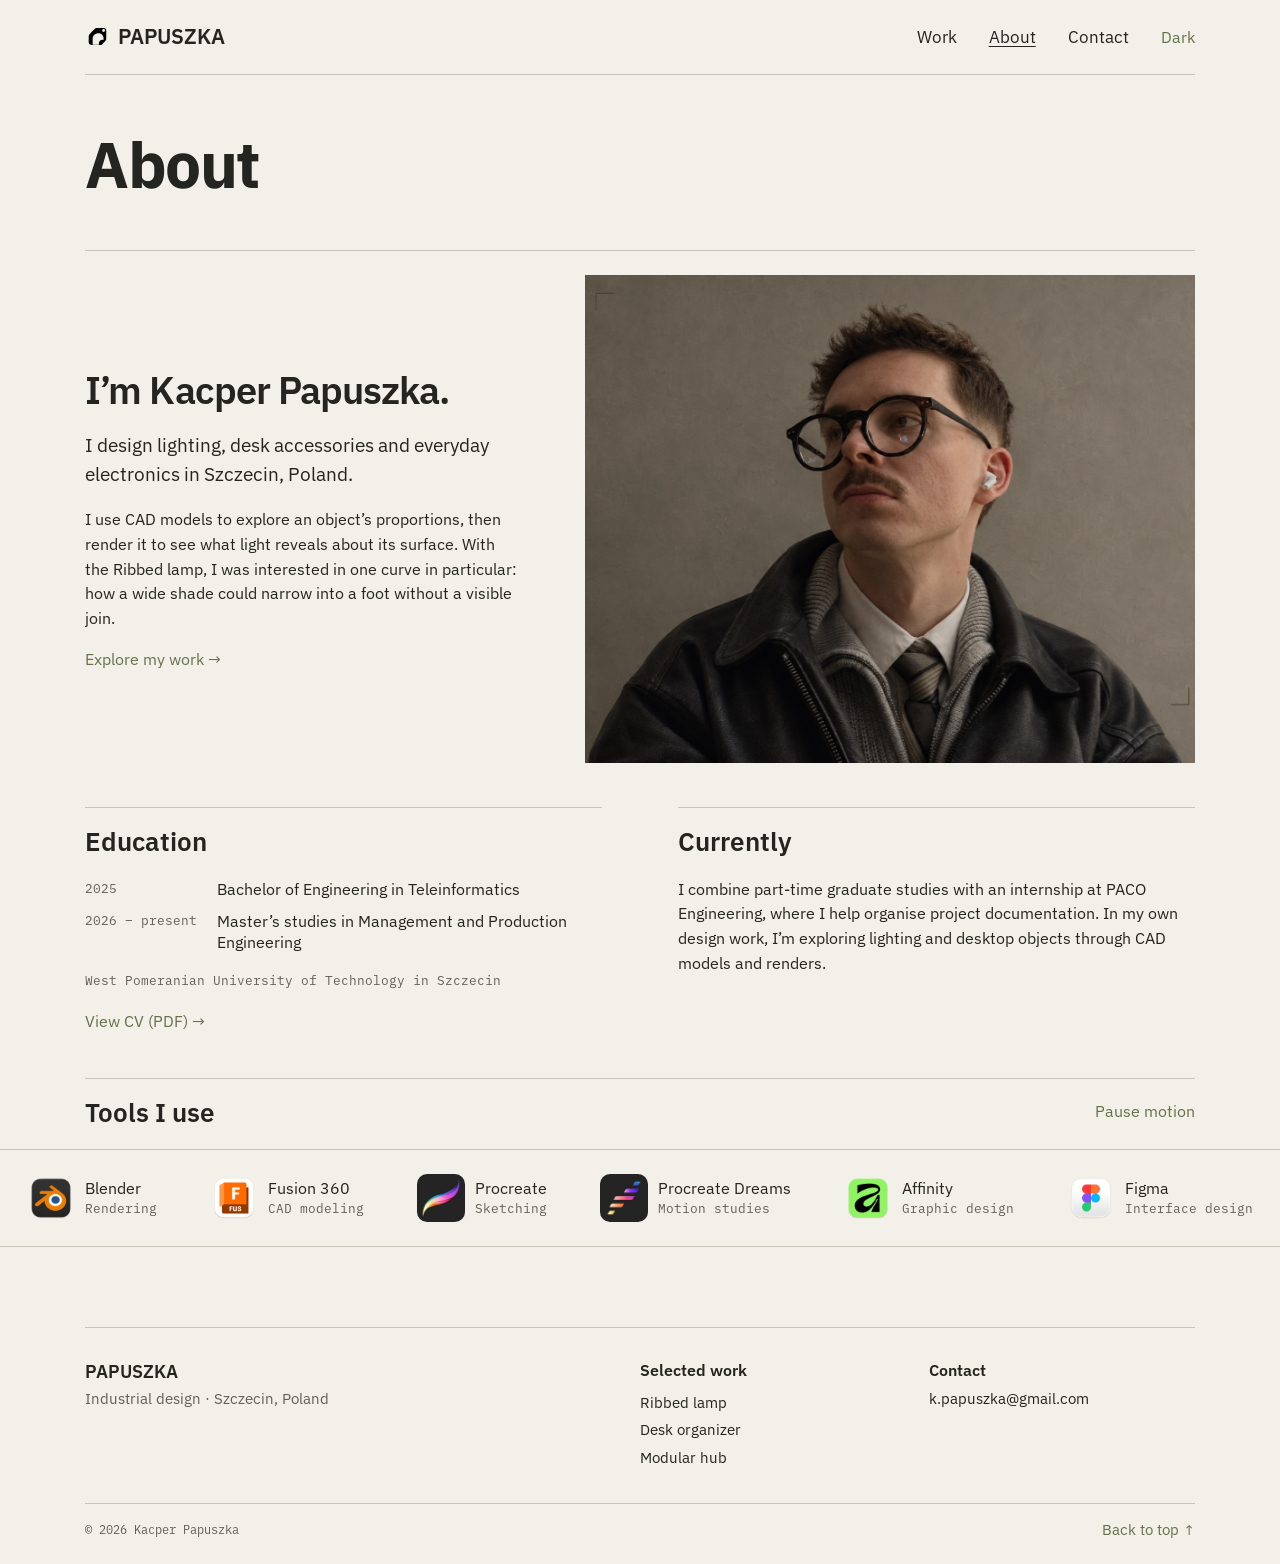
==== about.html @ 5433a1da "Publish About, portfolio CV and shared contact footer" ====
<!doctype html>
<html lang="en">
<head>
  <meta charset="utf-8">
  <meta name="viewport" content="width=device-width, initial-scale=1">
  <title>About — PAPUSZKA</title>
  <link rel="icon" href="assets/symbol.svg">
  <link rel="preload" href="assets/plex-sans.ttf" as="font" type="font/ttf" crossorigin>
  <link rel="stylesheet" href="home.css">
  <script src="navigation.js" defer></script>
  <link rel="stylesheet" href="about.css">
  <script src="about.js" defer></script>
  <script src="home.js?v=2" defer></script>
</head>
<body id="top">
  <a class="skip" href="#main">Skip to content</a>
  <header>
    <div class="bar">
      <a class="brand" href="index.html" aria-label="PAPUSZKA home"><img src="assets/symbol.svg" width="25" height="25" alt="">PAPUSZKA</a>
      <nav id="navigation" aria-label="Primary">
        <a href="work.html">Work</a><a href="about.html" aria-current="page">About</a><a href="mailto:k.papuszka@gmail.com">Contact</a>
      </nav>
      <button id="theme" aria-label="Switch to dark theme">Dark</button>
      <button id="menu" aria-expanded="false" aria-controls="navigation">Menu</button>
    </div>
    <div class="progress" aria-hidden="true"></div>
  </header>
  <main id="main" tabindex="-1">
    <h1 class="measured-title"><span>About</span><i class="dimension width-note" aria-hidden="true"></i><i class="dimension height-note" aria-hidden="true"></i></h1>
    <section class="about-profile" aria-labelledby="designer">
      <div class="about-copy">
        <h2 id="designer">I’m Kacper Papuszka.</h2>
        <p class="about-lead">I design lighting, desk accessories and everyday electronics in Szczecin, Poland.</p>
        <p>I use CAD models to explore an object’s proportions, then render it to see what light reveals about its surface. With the Ribbed lamp, I was interested in one curve in particular: how a wide shade could narrow into a foot without a visible join.</p>
        <a href="work.html">Explore my work →</a>
      </div>
      <div class="work-image portrait-measure">
        <div class="portrait-frame">
          <img class="about-image" src="assets/kacper-papuszka.jpg" width="1402" height="1122" alt="Portrait of Kacper Papuszka.">
        </div>
        <div class="frame-width" aria-hidden="true"><span></span></div>
        <div class="frame-height" aria-hidden="true"><span></span></div>
      </div>
    </section>
    <div class="about-background">
      <section aria-labelledby="education">
        <h2 id="education">Education</h2>
        <dl class="education-list">
          <dt>2025</dt><dd>Bachelor of Engineering in Teleinformatics</dd>
          <dt>2026 – present</dt><dd>Master’s studies in Management and Production Engineering</dd>
        </dl>
        <p class="school">West Pomeranian University of Technology in Szczecin</p>
        <p><a href="assets/kacper-papuszka-cv.pdf">View CV (PDF) →</a></p>
      </section>
      <section aria-labelledby="currently">
        <h2 id="currently">Currently</h2>
        <p>I combine part-time graduate studies with an internship at PACO Engineering, where I help organise project documentation. In my own design work, I’m exploring lighting and desktop objects through CAD models and renders.</p>
      </section>
    </div>
    <section aria-labelledby="tools-title">
      <div class="tools-heading"><h2 id="tools-title">Tools I use</h2><button type="button" id="tool-motion" hidden>Pause motion</button></div>
      <div class="tools-band">
        <div class="tools-track">
          <ul class="tools-list">
            <li><img src="assets/tools/blender.png" alt="" width="48" height="48"><span>Blender<small>Rendering</small></span></li>
            <li><img src="assets/tools/fusion.png" alt="" width="48" height="48"><span>Fusion 360<small>CAD modeling</small></span></li>
            <li><img src="assets/tools/procreate.jpg" alt="" width="48" height="48"><span>Procreate<small>Sketching</small></span></li>
            <li><img src="assets/tools/procreate-dreams.jpg" alt="" width="48" height="48"><span>Procreate Dreams<small>Motion studies</small></span></li>
            <li><img src="assets/tools/affinity.png" alt="" width="48" height="48"><span>Affinity<small>Graphic design</small></span></li>
            <li><img src="assets/tools/figma.png" alt="" width="48" height="48"><span>Figma<small>Interface design</small></span></li>
          </ul>
        </div>
      </div>
    </section>
  </main>
  <footer class="site-footer">
    <div class="footer-groups">
      <div>
        <a class="footer-wordmark" href="index.html">PAPUSZKA</a>
        <p>Industrial design · Szczecin, Poland</p>
      </div>
      <div>
        <h2><a href="work.html">Selected work</a></h2>
        <ul>
          <li><a href="ribbed-lamp.html">Ribbed lamp</a></li>
          <li><a href="desk-organizer.html">Desk organizer</a></li>
          <li><a href="modular-hub.html">Modular hub</a></li>
        </ul>
      </div>
      <div>
        <h2>Contact</h2>
        <a href="mailto:k.papuszka@gmail.com">k.papuszka@gmail.com</a>
      </div>
    </div>
    <div class="footer-base">
      <small>© 2026 Kacper Papuszka</small>
      <a href="#top">Back to top ↑</a>
    </div>
  </footer>
</body>
</html>
---- home.css ----
@font-face {
  font-family: 'IBM Plex Sans';
  src: url('assets/plex-sans.ttf') format('truetype');
  font-weight: 100 700;
  font-display: swap;
}
@font-face {
  font-family: 'IBM Plex Mono';
  src: url('assets/plex-mono.otf') format('opentype');
  font-weight: 400;
  font-display: swap;
}
:root {
  --page: #f2f0e8;
  --ink: #242420;
  --secondary: #625f56;
  --action: #65724b;
  --line: #cbc6b9;
  --gutter: clamp(24px, 6.667vw, 96px);
  --header: 74px;
  --mono: 'IBM Plex Mono', Menlo, monospace;
  color-scheme: light;
}
:root[data-theme='dark'] {
  --page: #242420;
  --ink: #f2f0e8;
  --secondary: #bcb8ab;
  --action: #a9b58c;
  --line: #514f46;
  color-scheme: dark;
}
* { box-sizing: border-box; }
html { background: var(--page); scroll-padding-top: calc(var(--header) + 12px); }
@media (prefers-reduced-motion: no-preference) { html { scroll-behavior: smooth; } }
body { margin: auto; max-width: 1440px; padding: 0 var(--gutter); color: var(--ink); font: 400 1rem/1.3 'IBM Plex Sans', sans-serif; }
h1, h2, h3, p, figure { margin: 0; }
h2, h3 { font-weight: 600; }
button, a, .action { color: var(--action); }
button { font: inherit; background: none; border: 0; padding: 0; cursor: pointer; }
a { text-decoration: none; }
a:hover, button:hover { text-decoration: underline; text-underline-offset: .2em; }
:focus-visible { outline: 2px solid var(--action); outline-offset: 4px; }
.skip { position: fixed; top: 8px; left: var(--gutter); padding: 10px; background: var(--page); z-index: 5; transform: translateY(-160%); }
.skip:focus { transform: none; }
header { position: sticky; top: 0; z-index: 2; background: var(--page); border-bottom: 1px solid var(--line); }
.bar, nav, .brand, .row { display: flex; align-items: center; }
.bar { min-height: var(--header); gap: 32px; }
.brand { margin-right: auto; gap: 8px; font-size: 1.3125rem; font-weight: 600; color: var(--ink); }
[data-theme='dark'] .brand img { filter: invert(1); }
nav { gap: 32px; font-size: 1.0625rem; }
nav a, footer a { color: var(--ink); }
.bar a, .bar button { padding-block: 8px; }
#menu { display: none; }
.progress { position: absolute; height: 1px; inset: auto 0 -1px; background: var(--action); transform-origin: left; transform: scaleX(var(--progress, 0)); }
main { padding: 56px 0 80px; display: grid; gap: 44px; }
.manifesto, .details { display: grid; justify-items: start; gap: 16px; }
h1 { font-size: clamp(2.5rem, 5vw, 4.5rem); letter-spacing: -.025em; line-height: 1.05; }
.manifesto p, .description { font-size: 1.25rem; }
.measured-title { position: relative; }
.period {
  display: inline-block;
  position: relative;
  width: .135em;
  height: .135em;
  margin-left: .035em;
  border-radius: 50%;
  background: var(--ink);
  color: transparent;
  line-height: 0;
  vertical-align: baseline;
}
.period-character { position: absolute; inset: 0; overflow: hidden; }
.dimension, .radius-note { display: none; }
@media (prefers-reduced-motion: no-preference) {
  .measured-title { margin-bottom: 8px; }
  .dimension, .radius-note {
    position: absolute;
    display: block;
    pointer-events: none;
    user-select: none;
    color: var(--action);
    font: 400 11px/1 var(--mono);
    letter-spacing: 0;
    white-space: nowrap;
    animation: drafting-notes 4.6s both;
  }
  .width-note {
    inset: -13px 0 auto;
    height: 9px;
    border-inline: 1px solid;
    background: linear-gradient(currentColor, currentColor) left center / 100% 1px no-repeat;
    animation: drafting-notes 4.6s both, measure-width 900ms ease-out both;
  }
  @keyframes measure-width {
    from { background-size: 0 1px; }
    to { background-size: 100% 1px; }
  }
  .height-note {
    inset: 0 auto 0 -13px;
    width: 9px;
    border-block: 1px solid;
    background: linear-gradient(currentColor, currentColor) center / 1px 100% no-repeat;
  }
  .dimension::after {
    content: attr(data-value);
    position: absolute;
    top: 50%;
    left: 50%;
    padding: 1px 4px;
    background: var(--page);
    transform: translate(-50%, -50%);
  }
  .height-note::after { transform: translate(-50%, -50%) rotate(-90deg); }
  .radius-note {
    /* Leave a clear gap between the circle, leader and label. */
    right: calc(85% + 27px);
    top: calc(85% + 16px);
    padding: 1px 3px;
    background: var(--page);
    color: var(--ink);
    font-size: 12px;
  }
  .radius-note::before {
    content: "";
    position: absolute;
    left: calc(100% + 3px);
    bottom: 50%;
    width: 22px;
    height: 22px;
    background: linear-gradient(135deg, transparent 47%, var(--action) 48% 52%, transparent 53%);
  }
  .radius-note::after { content: attr(data-value); }
  @keyframes drafting-notes {
    0% { opacity: 0; }
    20%, 84% { opacity: 1; }
    100% { opacity: 0; }
  }
  .measured-title span {
    display: inline-block;
    --entry-y: -.12em;
    animation: align-word 1100ms cubic-bezier(.2,.75,.2,1) backwards;
  }
  .measured-title span:nth-child(2) { animation-delay: 65ms; }
  .measured-title span:nth-child(3) { animation-delay: 130ms; }
  .measured-title span:nth-child(4) { animation-delay: 195ms; }
  .measured-title span:nth-child(5) { animation-delay: 260ms; }
  @keyframes align-word {
    from { transform: translateY(var(--entry-y)); opacity: .4; }
    to { transform: translateY(0); opacity: 1; }
  }
}
.feature, #work, footer { border-top: 1px solid var(--line); }
.label { font: 400 .8125rem/1.3 var(--mono); color: var(--secondary); margin: 16px 0; }
.feature-layout { display: grid; grid-template-columns: 718fr 506fr; align-items: center; gap: 24px; }
.render { display: block; width: 100%; height: auto; aspect-ratio: 1.4; object-fit: cover; }
@media (prefers-reduced-motion: no-preference) {
  .feature-layout .render { object-position: center var(--lamp-position, 50%); }
}
.details { gap: 20px; }
.category, figcaption p { font: .75rem/1.3 var(--mono); }
.category { color: var(--action); margin-bottom: 5px; }
.details h3 { font-size: 2.5rem; }
.description { max-width: 470px; color: var(--secondary); }
.row { justify-content: space-between; gap: 12px; }
#work { padding-top: 22px; }
#selected { font-size: 2rem; }
.grid { display: grid; grid-template-columns: 1fr 1fr; gap: 24px; margin-top: 22px; }
.work-image { position: relative; }
.featured-image { --corner-radius: 32px; }
.featured-image .render { border-top-right-radius: var(--corner-radius); }
.frame-width, .frame-height, .corner-radius { display: none; }
@media (prefers-reduced-motion: no-preference) {
  .work-image :is(.frame-width, .frame-height) {
    opacity: 0;
    transition: opacity 180ms ease-out;
    display: flex;
    position: absolute;
    inset: -13px 0 auto;
    height: 8px;
    align-items: center;
    justify-content: center;
    border-inline: 1px solid var(--action);
    color: var(--action);
    font: 400 11px/1 var(--mono);
    pointer-events: none;
  }
  .corner-radius {
    display: block;
    position: absolute;
    left: calc(100% - var(--corner-radius));
    top: var(--corner-radius);
    width: calc(var(--corner-radius) + 39px);
    height: 0;
    transform: rotate(-45deg);
    transform-origin: left center;
    color: var(--ink);
    font: 400 11px/1 var(--mono);
    pointer-events: none;
    opacity: 0;
    transition: opacity 180ms ease-out;
  }
  .corner-radius::before {
    content: "";
    position: absolute;
    left: -2px;
    top: -2px;
    width: 4px;
    height: 4px;
    border-radius: 50%;
    background: currentColor;
    box-shadow: 0 0 0 1px var(--page);
  }
  .corner-radius::after {
    content: "";
    position: absolute;
    inset: 0 0 auto;
    height: 1px;
    background: currentColor;
    box-shadow: 0 1px var(--page);
    transform-origin: left;
  }
  .corner-radius span {
    position: absolute;
    left: calc(var(--corner-radius) + 6px);
    bottom: 3px;
    padding: 1px 2px;
    white-space: nowrap;
    background: var(--page);
  }
  .is-measured .corner-radius::after { animation: draw-frame .65s ease-out backwards; }
  .work-image.is-measured :is(.frame-width, .frame-height, .corner-radius) { opacity: var(--measure-opacity, 0); }
  .featured-image .frame-width { inset: auto 0 -12px; }
  .work-image .frame-height {
    writing-mode: vertical-lr;
    inset: 0 auto 0 -15px;
    width: 8px;
    height: auto;
  }
  .frame-height::before, .frame-height::after, .frame-width::before, .frame-width::after {
    content: "";
    flex: 1;
    height: 1px;
    background: currentColor;

    transform-origin: left;
  }
  .frame-width::after { transform-origin: right; }
  .frame-width span { padding-inline: 6px; }
  .frame-height::before, .frame-height::after {
    width: 1px;
    height: auto;

    transform-origin: top;
  }
  .frame-height::after { transform-origin: bottom; }
  .frame-height span { padding-inline: 6px; transform: rotate(180deg); }
  .is-measured .frame-width::before, .is-measured .frame-width::after { animation: draw-frame .65s ease-out backwards; }
  .is-measured .frame-height::before, .is-measured .frame-height::after { animation: draw-height .65s ease-out backwards; }
  @keyframes draw-height { from { transform: scaleY(0); } }
  @keyframes draw-frame { from { transform: scaleX(0); } }
}
figcaption { margin-top: 13px; }
figcaption h3 { font-size: 1.625rem; }
figcaption p { margin-top: 5px; color: var(--secondary); }
.site-footer { padding: 32px 0 24px; font-size: .9375rem; }
.footer-groups { display: grid; grid-template-columns: 2fr repeat(2, minmax(0, 1fr)); gap: 24px; }
.footer-wordmark { font-size: 1.125rem; font-weight: 600; }
.footer-groups p { margin-top: 6px; color: var(--secondary); }
.footer-groups h2 { font-size: 1rem; margin-bottom: 8px; }
.footer-groups ul { list-style: none; margin: 0; padding: 0; }
.footer-groups li a { display: inline-block; padding-block: 4px; }
.footer-groups a { overflow-wrap: anywhere; }
.footer-base { display: flex; flex-wrap: wrap; align-items: center; justify-content: space-between; gap: 12px; border-top: 1px solid var(--line); margin-top: 32px; padding-top: 16px; }
.footer-base small { font: 400 .75rem/1.5 var(--mono); color: var(--secondary); }
.footer-base a { color: var(--action); }
@media (max-width: 650px) {
  .footer-groups { grid-template-columns: 1fr; }
}
@media (max-width: 650px) {
  :root { --header: 62px; --gutter: 24px; }
  .brand { font-size: 1.0625rem; }
  .bar { display: grid; grid-template-columns: 1fr auto auto; grid-template-rows: var(--header); column-gap: 17px; row-gap: 0; }
  #menu { display: inline-block; }
  nav { display: none; grid-column: 1 / -1; grid-row: 2; padding: 20px 0 16px; border-top: 1px solid var(--line); flex-direction: column; align-items: start; gap: 20px; font-size: 1rem; color: var(--action); }
  nav a { color: inherit; }
  .bar nav a { padding-block: 0; }
  header.menu-open nav { display: flex; }
  main { padding: 34px 0 48px; gap: 32px; }
  h1 { font-size: 2.5rem; letter-spacing: -.0175em; }
  .manifesto, .details, .feature-layout { gap: 14px; }
  .manifesto p { font-size: 1.0625rem; }
  .feature-layout, .grid { grid-template-columns: 1fr; }
  .details h3 { font-size: 1.8125rem; }
  .description { font-size: 1rem; }
  .grid { gap: 32px; }
}
@media (prefers-reduced-motion: reduce) { .progress { display: none; } }
.selected-link { display: block; color: inherit; }
---- about.css ----
.measured-title { justify-self: start; }
nav [aria-current="page"] { text-decoration: underline; text-underline-offset: .2em; }
/* Keep the full-width tool strip from sizing the content column. */
main { grid-template-columns: minmax(0, 1fr); }
.about-profile { display: grid; grid-template-columns: minmax(0, 5fr) minmax(0, 7fr); align-items: center; gap: clamp(24px, 5vw, 76px); border-top: 1px solid var(--line); padding-top: 24px; }
.about-copy { display: grid; justify-items: start; gap: 18px; }
.about-copy h2 { font-size: clamp(1.75rem, 3vw, 2.75rem); line-height: 1.12; letter-spacing: -.025em; }
.about-copy p { max-width: 48ch; line-height: 1.55; }
.about-lead { font-size: 1.2rem; }
.about-image { display: block; width: 100%; height: auto; }
@media (max-width: 650px) {
  .about-profile { grid-template-columns: minmax(0, 1fr); }
}

.portrait-frame { position: relative; overflow: hidden; }
.about-image { transform: scale(1.04); transform-origin: 50% 42%; }
@media (prefers-reduced-motion: no-preference) {
  .portrait-frame.is-ready .about-image { transform: scale(1); }
  .portrait-frame.is-captured .about-image {
    animation: portrait-zoom 1.25s cubic-bezier(.2,.7,.25,1) both;
  }
  .portrait-frame.is-captured::after {
    content: "";
    position: absolute;
    inset: 0;
    pointer-events: none;
    background: #fff9ed;
    animation: portrait-flash 600ms 280ms both;
  }
  @keyframes portrait-flash {
    0%, 100% { opacity: 0; }
    12% { opacity: .42; }
  }
  @keyframes portrait-zoom {
    from { transform: scale(1); }
    to { transform: scale(1.04); }
  }
}

@media (prefers-reduced-motion: no-preference) {
  .portrait-measure .frame-width { inset: auto 0 -14px; }
  /* On a tall screen the whole page can fit without a scroll gesture. */
  .portrait-measure.fits-screen:has(.is-captured) :is(.frame-width, .frame-height) {
    opacity: 1;
    transition-delay: .7s;
  }
  .portrait-measure.fits-screen:has(.is-captured) .frame-width::before,
  .portrait-measure.fits-screen:has(.is-captured) .frame-width::after {
    animation: draw-frame .65s .7s ease-out backwards;
  }
  .portrait-measure.fits-screen:has(.is-captured) .frame-height::before,
  .portrait-measure.fits-screen:has(.is-captured) .frame-height::after {
    animation: draw-height .65s .7s ease-out backwards;
  }
}

html { container-type: inline-size; }
.about-background { display: grid; grid-template-columns: 1fr 1fr; gap: clamp(32px, 6vw, 96px); }
.about-background section, .tools-heading { border-top: 1px solid var(--line); padding-top: 16px; }
.about-background h2, .tools-heading h2 { font-size: 1.65rem; }
.about-background p { max-width: 54ch; margin-top: 18px; line-height: 1.55; }
.education-list { display: grid; grid-template-columns: auto 1fr; gap: 12px 20px; margin: 20px 0 0; }
.education-list dt, .school, .tools-list small { font: 400 .8rem/1.5 var(--mono); color: var(--secondary); }
.education-list dd { margin: 0; }
.tools-heading { display: flex; align-items: center; justify-content: space-between; }
.tools-band { margin: 20px calc(50% - 50cqw) 0; overflow: hidden; border-block: 1px solid var(--line); }
.tools-track { display: flex; }
.tools-list { list-style: none; display: flex; flex-wrap: wrap; align-items: center; justify-content: space-around; gap: 24px; padding: 24px; margin: 0; width: 100%; box-sizing: border-box; }
.tools-list li { display: flex; align-items: center; gap: 10px; white-space: nowrap; }
.tools-list small { display: block; }
.tools-list img { object-fit: contain; border-radius: 10px; }
.tools-list[aria-hidden] { display: none; }
@media (prefers-reduced-motion: no-preference) {
  .tools-band.is-looping .tools-track { width: max-content; animation: tool-scroll 34s linear infinite; }
  .tools-band.is-looping .tools-list { display: flex; width: auto; min-width: 100cqw; flex-wrap: nowrap; gap: 48px; }
  .tools-band.is-paused .tools-track { animation-play-state: paused; }
  @keyframes tool-scroll { to { transform: translateX(-50%); } }
}
@media (max-width: 650px) {
  .about-background { grid-template-columns: 1fr; }
  .tools-list { justify-content: flex-start; }
}
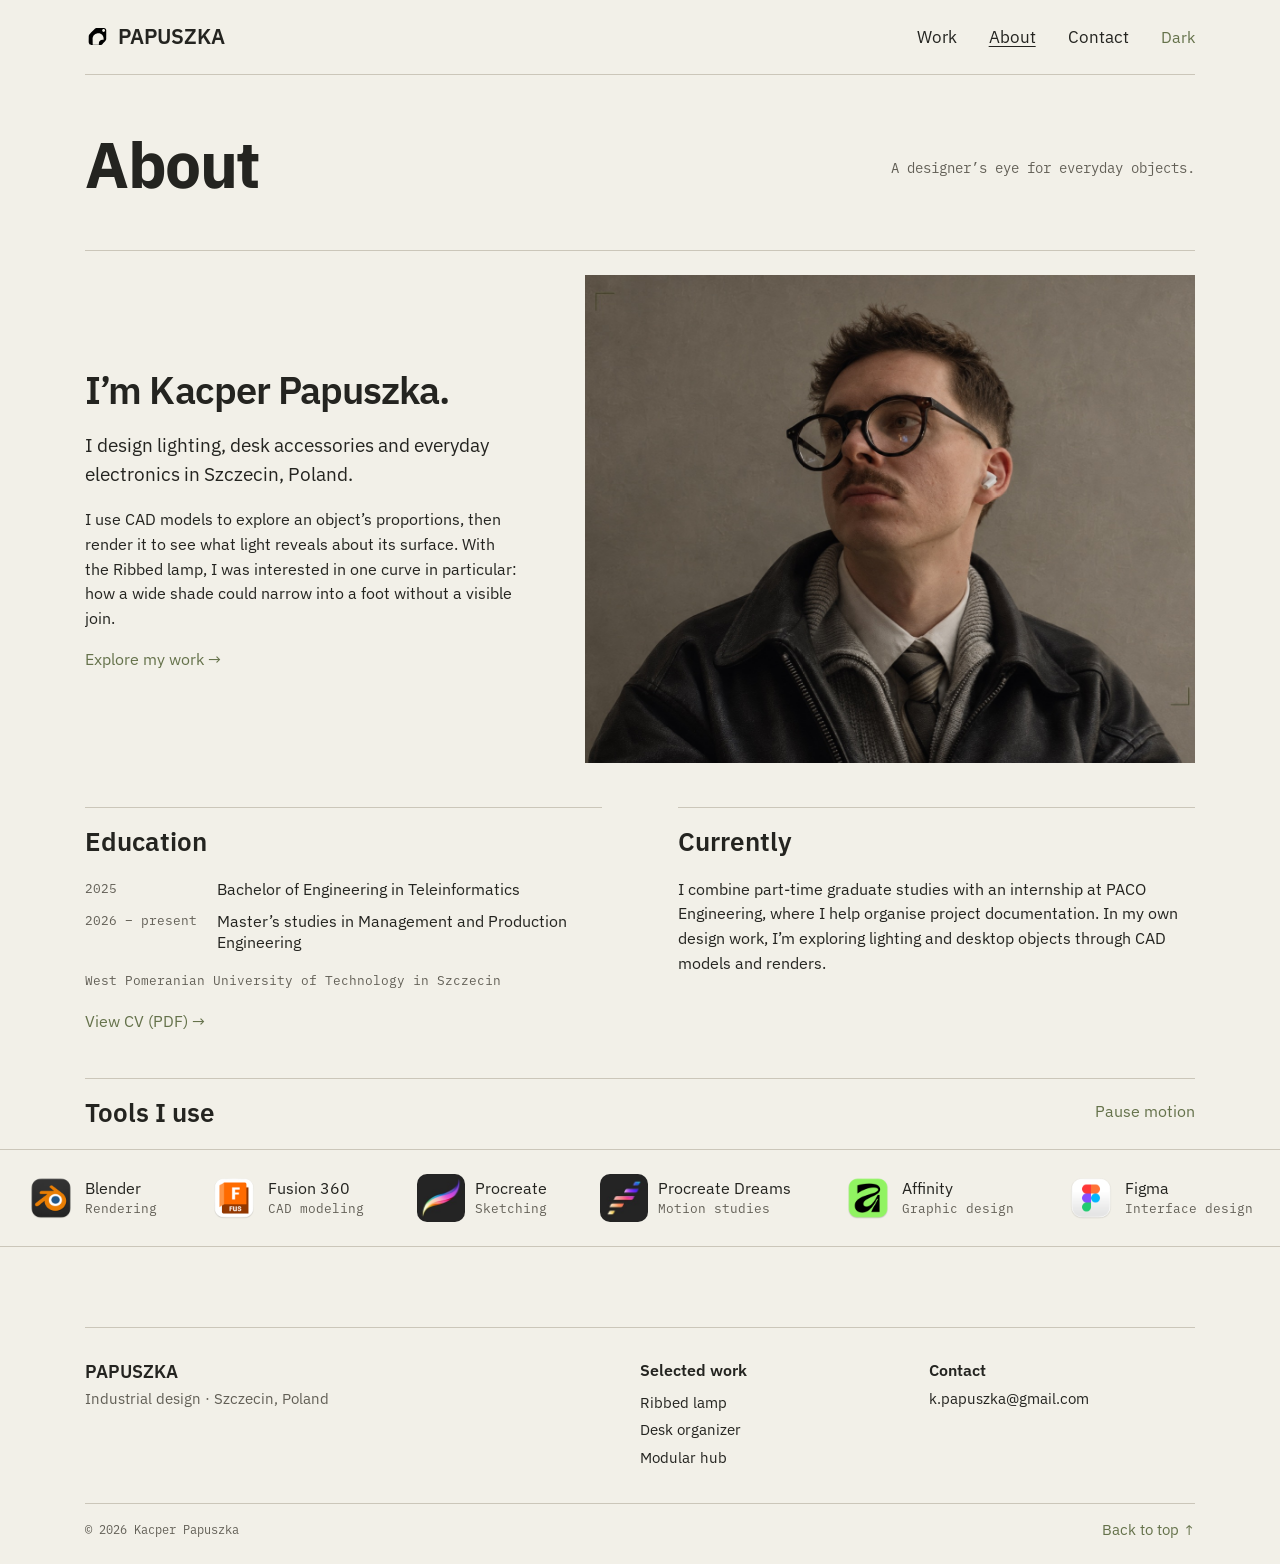
==== commit c87750a9: "Add About caption and share page heading styles" ====
--- a/about.html
+++ b/about.html
@@ -26,7 +26,10 @@
     <div class="progress" aria-hidden="true"></div>
   </header>
   <main id="main" tabindex="-1">
-    <h1 class="measured-title"><span>About</span><i class="dimension width-note" aria-hidden="true"></i><i class="dimension height-note" aria-hidden="true"></i></h1>
+    <div class="page-intro">
+      <h1 class="measured-title"><span>About</span><i class="dimension width-note" aria-hidden="true"></i><i class="dimension height-note" aria-hidden="true"></i></h1>
+      <p class="page-note">A designer’s eye for everyday objects.</p>
+    </div>
     <section class="about-profile" aria-labelledby="designer">
       <div class="about-copy">
         <h2 id="designer">I’m Kacper Papuszka.</h2>
--- a/home.css
+++ b/home.css
@@ -296,3 +296,9 @@
 }
 @media (prefers-reduced-motion: reduce) { .progress { display: none; } }
 .selected-link { display: block; color: inherit; }
+
+.page-intro { display: flex; align-items: center; justify-content: space-between; gap: 18px; }
+.page-note { margin: 0; color: var(--secondary); font: 400 .875rem/1.5 var(--mono); }
+@media (max-width: 650px) {
+  .page-intro { align-items: flex-start; flex-direction: column; gap: 8px; }
+}
